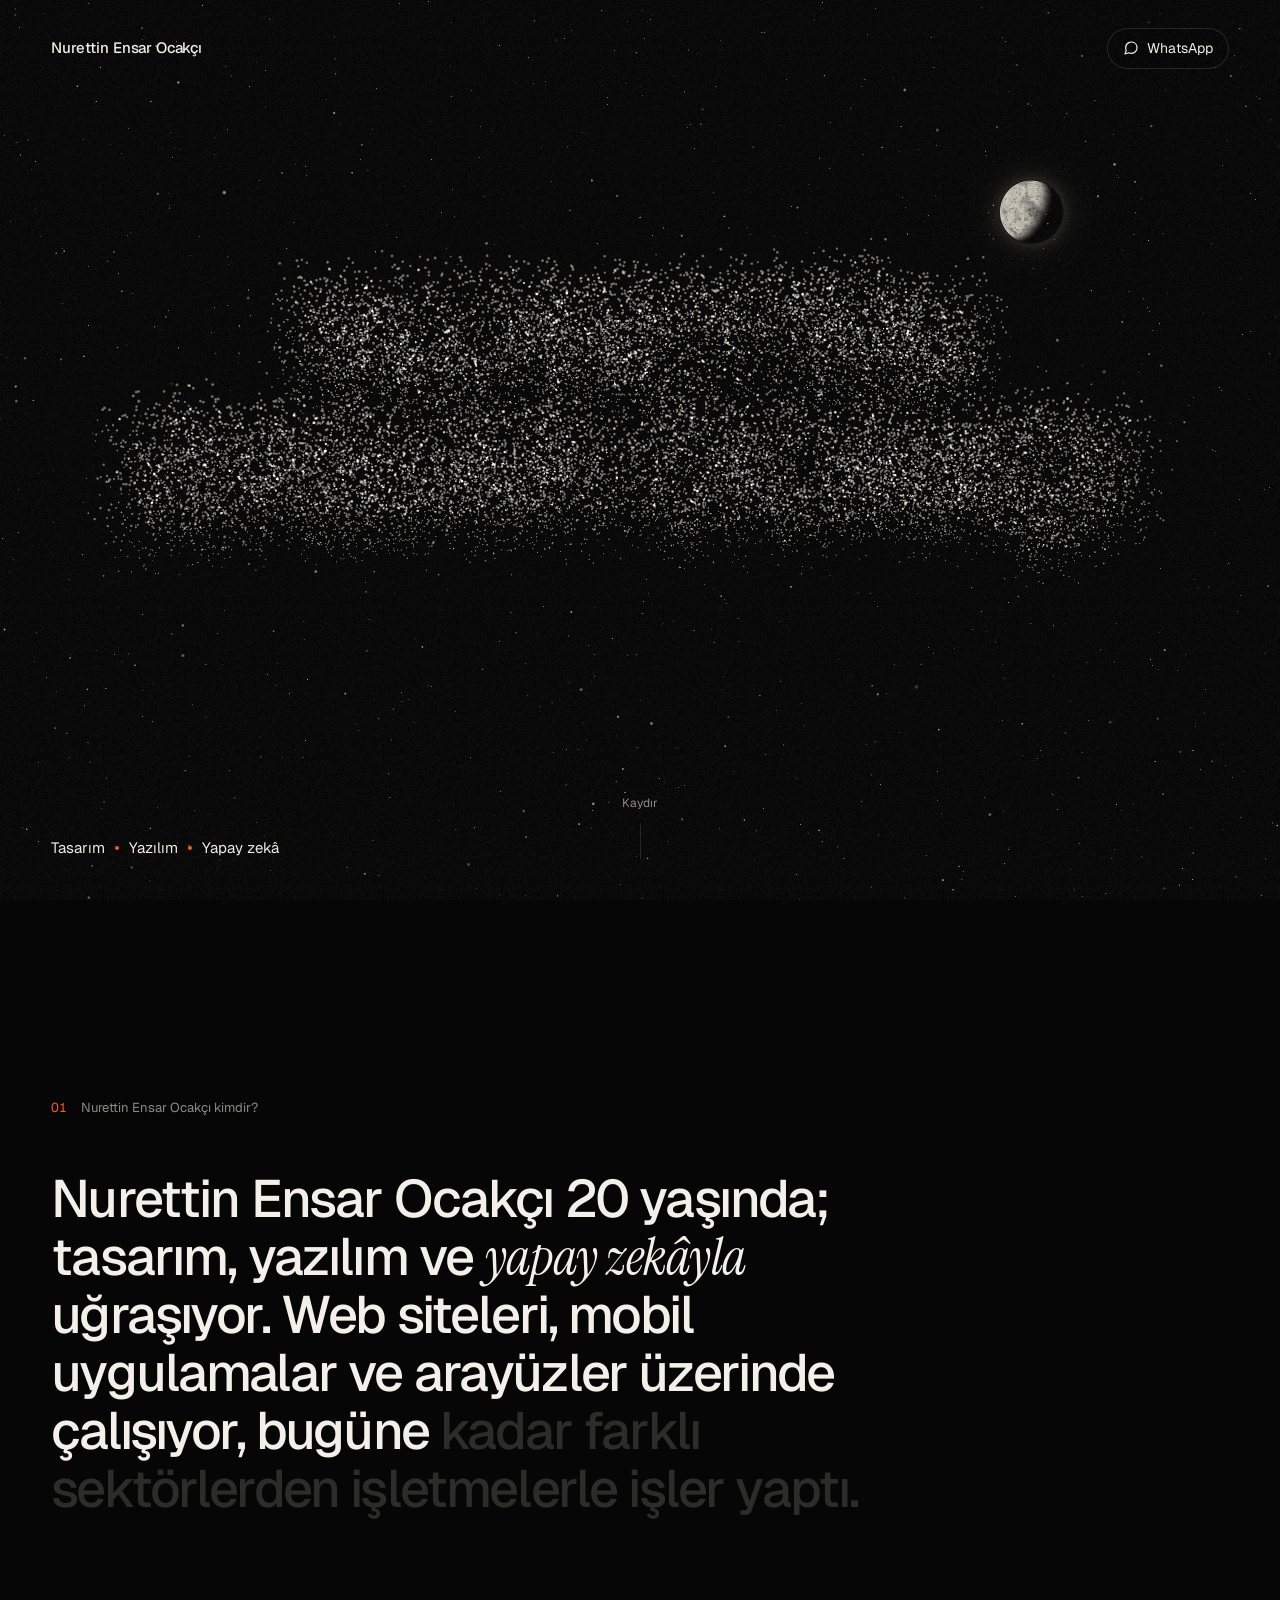
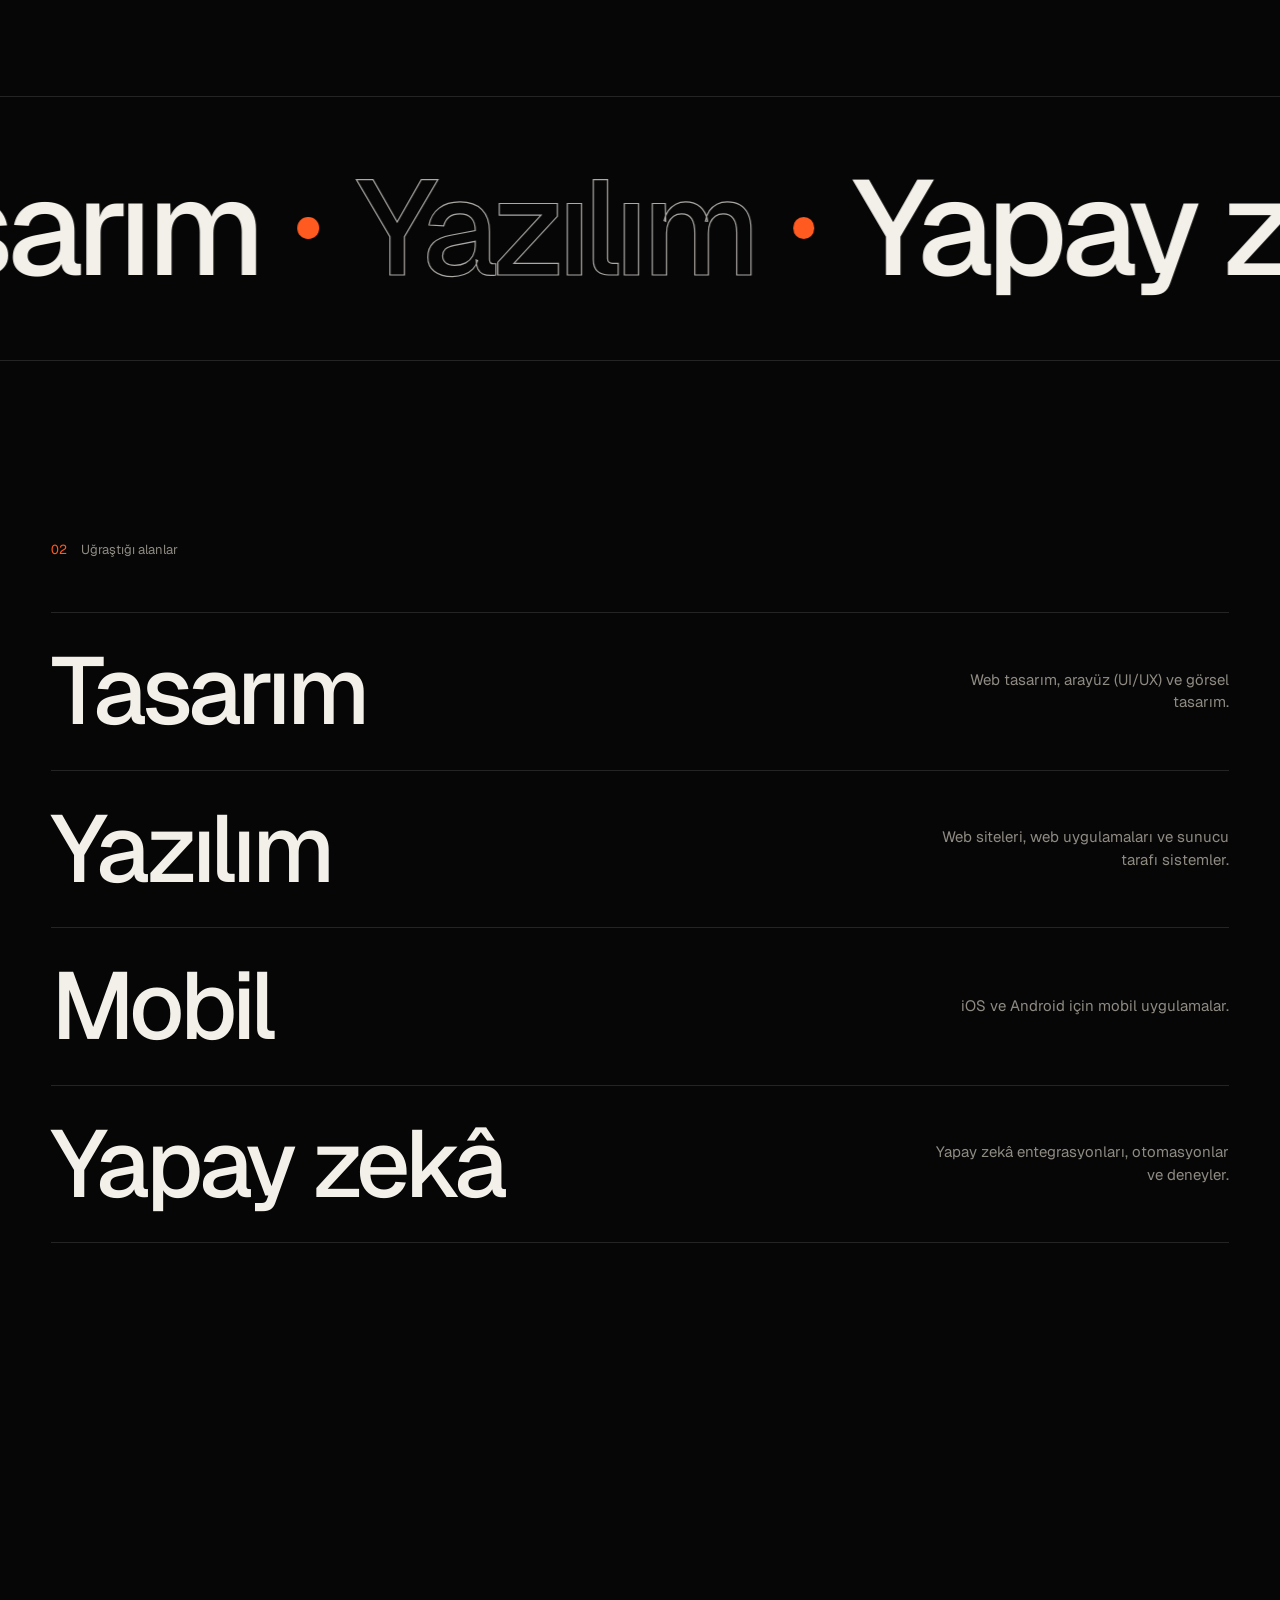
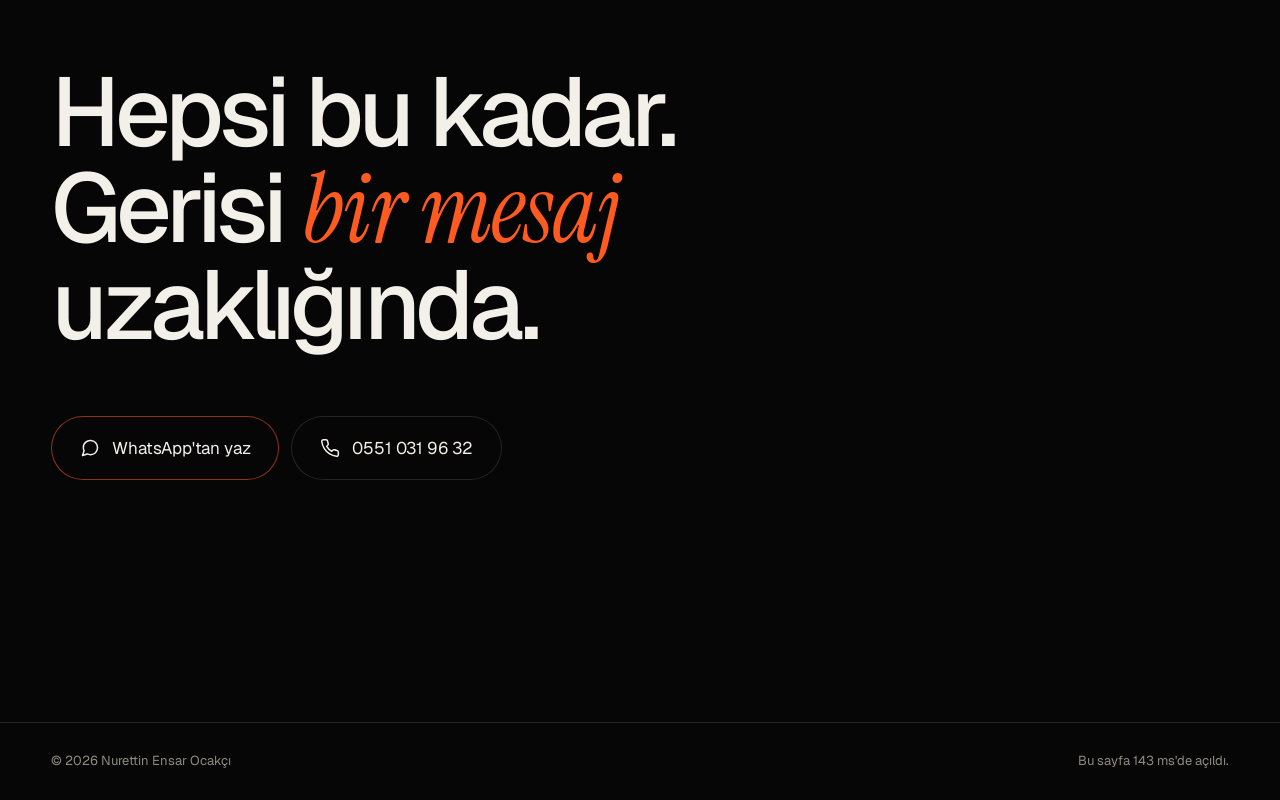
==== public/index.html @ 9078ff30 "Site Co-Authored-By: Claude Opus 5.5 <noreply@anthropic.com>" ====
<!doctype html>
<html lang="tr">
<head>
<meta charset="utf-8">
<meta name="viewport" content="width=device-width, initial-scale=1, viewport-fit=cover">
<title>Nurettin Ensar Ocakçı | Tasarım, Yazılım ve Yapay Zekâ</title>
<meta name="description" content="Nurettin Ensar Ocakçı kimdir? 20 yaşında; web tasarım, yazılım, mobil uygulama ve yapay zekâ üzerine çalışıyor. WhatsApp ve telefonla ulaşabilirsiniz.">
<meta name="robots" content="index, follow, max-image-preview:large">
<link rel="canonical" href="https://ensarocakci.com/">
<meta name="theme-color" content="#060606">
<meta name="author" content="Nurettin Ensar Ocakçı">
<meta property="og:type" content="profile">
<meta property="og:site_name" content="Nurettin Ensar Ocakçı">
<meta property="og:title" content="Nurettin Ensar Ocakçı">
<meta property="og:description" content="Tasarım, yazılım ve yapay zekâ.">
<meta property="og:url" content="https://ensarocakci.com/">
<meta property="og:locale" content="tr_TR">
<meta property="og:image" content="https://ensarocakci.com/og.jpg">
<meta property="og:image:width" content="1200">
<meta property="og:image:height" content="630">
<meta property="og:image:alt" content="Parçacıklardan oluşan Nurettin Ensar Ocakçı yazısı">
<meta property="profile:first_name" content="Nurettin Ensar">
<meta property="profile:last_name" content="Ocakçı">
<meta name="twitter:card" content="summary_large_image">
<link rel="icon" href="/favicon.ico" sizes="48x48">
<link rel="icon" href="/favicon.svg" type="image/svg+xml">
<link rel="apple-touch-icon" href="/apple-touch-icon.png">

<link rel="preconnect" href="https://fonts.googleapis.com">
<link rel="preconnect" href="https://fonts.gstatic.com" crossorigin>
<link id="fonts" rel="stylesheet" href="https://fonts.googleapis.com/css2?family=Geist:wght@400..600&family=Instrument+Serif:ital@1&display=swap" media="print" onload="this.media='all'">
<noscript><link rel="stylesheet" href="https://fonts.googleapis.com/css2?family=Geist:wght@400..600&family=Instrument+Serif:ital@1&display=swap"></noscript>

<!-- sameAs: GitHub, LinkedIn, Instagram gibi profil linkleri açıldıkça Person içine eklenecek -->
<script type="application/ld+json">
{
  "@context": "https://schema.org",
  "@graph": [
    {
      "@type": "WebSite",
      "@id": "https://ensarocakci.com/#site",
      "url": "https://ensarocakci.com/",
      "name": "Nurettin Ensar Ocakçı",
      "alternateName": ["Ensar Ocakçı", "ensarocakci.com"],
      "inLanguage": "tr-TR",
      "publisher": { "@id": "https://ensarocakci.com/#ensar" }
    },
    {
      "@type": "ProfilePage",
      "url": "https://ensarocakci.com/",
      "name": "Nurettin Ensar Ocakçı",
      "inLanguage": "tr-TR",
      "isPartOf": { "@id": "https://ensarocakci.com/#site" },
      "mainEntity": { "@id": "https://ensarocakci.com/#ensar" }
    },
    {
      "@type": "Person",
      "@id": "https://ensarocakci.com/#ensar",
      "name": "Nurettin Ensar Ocakçı",
      "givenName": "Nurettin Ensar",
      "familyName": "Ocakçı",
      "alternateName": ["Ensar Ocakçı", "Nurettin Ensar Ocakci", "Ensar Ocakci"],
      "url": "https://ensarocakci.com/",
      "image": "https://ensarocakci.com/og.jpg",
      "telephone": "+90 551 031 96 32",
      "description": "Tasarım, yazılım ve yapay zekâ ile uğraşıyor; web siteleri, mobil uygulamalar ve dijital arayüzler üzerinde çalışıyor.",
      "knowsAbout": ["Web tasarım", "Arayüz tasarımı", "Yazılım geliştirme", "Mobil uygulama geliştirme", "Yapay zekâ"]
    }
  ]
}
</script>

<style>
:root{
  --bg:#060606;--fg:#f3f0ea;--mute:#8f8b83;--line:rgba(243,240,234,.13);--accent:#ff5a1f;
  --pad:clamp(20px,4vw,56px);
  --sans:"Geist",ui-sans-serif,system-ui,-apple-system,"Segoe UI",sans-serif;
  --serif:"Instrument Serif",ui-serif,Georgia,serif;
  --ease:cubic-bezier(.2,.7,.2,1);
  color-scheme:dark;
}
*{box-sizing:border-box;margin:0;padding:0}
html{-webkit-text-size-adjust:100%}
body{background:var(--bg);color:var(--fg);font:16px/1.6 var(--sans);-webkit-font-smoothing:antialiased;overflow-x:hidden}
body::after{content:"";position:fixed;inset:0;pointer-events:none;background-image:var(--noise,none);opacity:.035;z-index:50}
a{color:inherit;text-decoration:none}
em{font-family:var(--serif);font-style:italic;font-weight:400;letter-spacing:-.01em}
::selection{background:var(--accent);color:var(--bg)}
:focus-visible{outline:2px solid var(--accent);outline-offset:4px;border-radius:4px}
.sr{position:absolute;width:1px;height:1px;overflow:hidden;clip:rect(0 0 0 0);white-space:nowrap}

#gl{position:fixed;top:0;left:0;width:100%;height:100vh;height:100lvh;display:block;z-index:0;pointer-events:none}
main,footer{position:relative;z-index:1}

.nav{position:fixed;inset:0 0 auto;z-index:40;display:flex;justify-content:space-between;align-items:center;padding:calc(var(--pad)*.55) var(--pad)}
.nav::before{content:"";position:absolute;inset:0 0 -40px;z-index:-1;pointer-events:none;background:linear-gradient(var(--bg) 35%,rgba(6,6,6,0));opacity:min(1,calc(var(--sp,0)*3))}
.brand{font-size:15px;font-weight:500;letter-spacing:-.01em}
.nav-wa{display:inline-flex;align-items:center;gap:8px;font-size:14px;padding:8px 15px;border:1px solid var(--line);border-radius:999px;background:rgba(6,6,6,.55);transition:border-color .3s,color .3s}
.nav-wa:hover{border-color:var(--accent);color:var(--accent)}
.nav-wa svg{width:16px;height:16px}

.hero{position:relative;height:100vh;height:100svh;min-height:540px}
.hero h1{position:absolute;inset:0;display:grid;place-items:center;padding:0 var(--pad);text-align:center;font-size:clamp(56px,12vw,190px);font-weight:600;letter-spacing:-.045em;line-height:.9}
.js:not(.nogl) .hero h1{width:1px;height:1px;overflow:hidden;clip:rect(0 0 0 0);white-space:nowrap;inset:auto;padding:0}
.hero-meta{position:absolute;left:var(--pad);right:var(--pad);bottom:calc(var(--pad)*.8);display:flex;justify-content:space-between;align-items:flex-end;gap:16px 24px;font-size:14px;line-height:1.45;color:var(--mute);opacity:calc(1 - var(--sp,0)*2.6)}
.fields{display:flex;align-items:center;gap:10px;color:var(--fg);font-size:15px}
.fields i{width:4px;height:4px;border-radius:50%;background:var(--accent)}
.cue{position:absolute;left:50%;bottom:calc(var(--pad)*.8);transform:translateX(-50%);display:flex;flex-direction:column;align-items:center;gap:10px;font-size:12px;color:var(--mute);opacity:calc(1 - var(--sp,0)*4)}
.cue i{width:1px;height:36px;background:var(--line);position:relative;overflow:hidden}
.cue i::after{content:"";position:absolute;left:0;top:-40%;width:1px;height:40%;background:var(--fg);animation:cue 1.8s cubic-bezier(.6,0,.2,1) infinite}
@keyframes cue{to{top:100%}}
.js .nav,.js .hero-meta>*,.js .cue>*{animation:rise 1.2s var(--ease) 1.6s both}
@keyframes rise{from{opacity:0;transform:translateY(14px)}}

.label{display:flex;gap:14px;align-items:baseline;font-size:13px;font-weight:400;color:var(--mute);margin-bottom:clamp(28px,4vw,56px)}
.label span{color:var(--accent);font-variant-numeric:tabular-nums}

.who{padding:clamp(140px,22vh,240px) var(--pad) clamp(110px,14vw,200px)}
.lead{font-size:clamp(28px,4.1vw,64px);line-height:1.1;letter-spacing:-.035em;font-weight:500;max-width:25ch}
.lead .w{opacity:.16;transition:opacity .3s linear}

.marquee{overflow:hidden;padding:clamp(36px,5vw,72px) 0;border-block:1px solid var(--line);white-space:nowrap;user-select:none}
.track{display:inline-flex;align-items:center;gap:clamp(24px,3vw,52px);padding-right:clamp(24px,3vw,52px);will-change:transform;font-size:clamp(60px,10.5vw,170px);font-weight:500;letter-spacing:-.05em;line-height:1}
.track .o{color:transparent;-webkit-text-stroke:1.2px rgba(243,240,234,.7)}
.track i{flex:none;width:.16em;height:.16em;border-radius:50%;background:var(--accent)}

.areas{padding:clamp(110px,14vw,200px) var(--pad)}
.rows{list-style:none;border-top:1px solid var(--line)}
.rows li{display:flex;justify-content:space-between;align-items:center;gap:12px 32px;padding:clamp(22px,2.6vw,36px) 0;border-bottom:1px solid var(--line)}
.rows h3{font-size:clamp(44px,7.4vw,118px);font-weight:500;letter-spacing:-.05em;line-height:.95;transition:transform .7s var(--ease),color .35s}
.rows p{color:var(--mute);max-width:30ch;text-align:right;font-size:clamp(15px,1.15vw,17px);line-height:1.5}
@media (hover:hover){.rows li:hover h3{transform:translateX(18px);color:var(--accent)}}

.end{min-height:100vh;min-height:100svh;display:flex;flex-direction:column;justify-content:center;padding:clamp(110px,14vw,180px) var(--pad)}
.closing{font-size:clamp(46px,7.6vw,128px);line-height:.98;letter-spacing:-.05em;font-weight:500;max-width:12ch}
.closing em{color:var(--accent)}
.contact{display:flex;flex-wrap:wrap;gap:12px;margin-top:clamp(40px,5vw,64px)}
.btn{position:relative;isolation:isolate;overflow:hidden;display:inline-flex;align-items:center;gap:12px;height:64px;padding:0 28px;border-radius:999px;border:1px solid var(--line);background:rgba(6,6,6,.5);font-size:17px;letter-spacing:-.01em;transition:color .45s var(--ease),border-color .45s}
.btn::before{content:"";position:absolute;inset:0;z-index:-1;border-radius:inherit;background:var(--fg);transform:translateY(102%);transition:transform .55s var(--ease)}
.btn:hover{color:var(--bg);border-color:var(--fg)}
.btn:hover::before{transform:none}
.btn-wa{border-color:rgba(255,90,31,.55)}
.btn-wa::before{background:var(--accent)}
.btn-wa:hover{border-color:var(--accent)}
.btn svg{flex:none;width:20px;height:20px}

footer{display:flex;justify-content:space-between;gap:12px 24px;flex-wrap:wrap;padding:28px var(--pad) calc(28px + env(safe-area-inset-bottom));border-top:1px solid var(--line);font-size:13px;color:var(--mute);background:var(--bg)}

.js .fade{opacity:0;transform:translateY(32px);transition:opacity 1.2s var(--ease),transform 1.2s var(--ease);transition-delay:calc(var(--d,0)*90ms)}
.js .fade.in{opacity:1;transform:none}

@media (max-width:760px){
  .nav-wa span{display:none}
  .nav-wa{padding:9px}
  .hero-meta{flex-direction:column;align-items:flex-start}
  .cue{display:none}
  .rows li{flex-direction:column;align-items:flex-start}
  .rows p{text-align:left}
  .end{justify-content:flex-end}
  .contact{flex-direction:column}
  .btn{width:100%;justify-content:center}
}
@media (prefers-reduced-motion:reduce){
  *,*::before,*::after{animation:none!important;transition:none!important}
  .lead .w,.js .fade{opacity:1;transform:none}
}
</style>
<script>document.documentElement.classList.add('js')</script>
<script src="main.js" defer></script>
</head>
<body>

<canvas id="gl" aria-hidden="true"></canvas>

<header class="nav">
  <a href="#" class="brand">Nurettin Ensar Ocakçı</a>
  <a class="nav-wa" href="https://wa.me/905510319632" target="_blank" rel="noopener" aria-label="WhatsApp'tan yaz">
    <svg viewBox="0 0 24 24" fill="none" stroke="currentColor" stroke-width="1.8" stroke-linecap="round" stroke-linejoin="round" aria-hidden="true"><path d="M21 11.5a8.38 8.38 0 0 1-.9 3.8 8.5 8.5 0 0 1-7.6 4.7 8.38 8.38 0 0 1-3.8-.9L3 21l1.9-5.7a8.38 8.38 0 0 1-.9-3.8 8.5 8.5 0 0 1 4.7-7.6 8.38 8.38 0 0 1 3.8-.9h.5a8.48 8.48 0 0 1 8 8v.5z"/></svg>
    <span>WhatsApp</span>
  </a>
</header>

<main>
  <section class="hero" aria-label="Giriş">
    <h1>Nurettin Ensar Ocakçı</h1>
    <div class="hero-meta">
      <p class="fields">Tasarım <i></i> Yazılım <i></i> Yapay zekâ</p>
    </div>
    <div class="cue" aria-hidden="true"><span>Kaydır</span><i></i></div>
  </section>

  <section class="who" id="kimdir">
    <h2 class="label"><span>01</span>Nurettin Ensar Ocakçı kimdir?</h2>
    <p class="lead reveal">Nurettin Ensar Ocakçı 20 yaşında; tasarım, yazılım ve <em>yapay zekâyla</em> uğraşıyor. Web siteleri, mobil uygulamalar ve arayüzler üzerinde çalışıyor, bugüne kadar farklı sektörlerden işletmelerle işler yaptı.</p>
  </section>

  <div class="marquee" aria-hidden="true">
    <div class="track">
      <span>Tasarım</span><i></i><span class="o">Yazılım</span><i></i><span>Yapay zekâ</span><i></i><span class="o">Mobil</span><i></i>
      <span>Tasarım</span><i></i><span class="o">Yazılım</span><i></i><span>Yapay zekâ</span><i></i><span class="o">Mobil</span><i></i>
    </div>
  </div>

  <section class="areas" id="alanlar">
    <h2 class="label fade"><span>02</span>Uğraştığı alanlar</h2>
    <ul class="rows">
      <li class="fade"><h3>Tasarım</h3><p>Web tasarım, arayüz (UI/UX) ve görsel tasarım.</p></li>
      <li class="fade" style="--d:1"><h3>Yazılım</h3><p>Web siteleri, web uygulamaları ve sunucu tarafı sistemler.</p></li>
      <li class="fade" style="--d:2"><h3>Mobil</h3><p>iOS ve Android için mobil uygulamalar.</p></li>
      <li class="fade" style="--d:3"><h3>Yapay zekâ</h3><p>Yapay zekâ entegrasyonları, otomasyonlar ve deneyler.</p></li>
    </ul>
  </section>

  <section class="end" id="iletisim">
    <h2 class="sr">İletişim</h2>
    <p class="closing fade">Hepsi bu kadar. Gerisi <em>bir mesaj</em> uzaklığında.</p>
    <div class="contact fade" style="--d:2">
      <a class="btn btn-wa" href="https://wa.me/905510319632" target="_blank" rel="noopener">
        <svg viewBox="0 0 24 24" fill="none" stroke="currentColor" stroke-width="1.8" stroke-linecap="round" stroke-linejoin="round" aria-hidden="true"><path d="M21 11.5a8.38 8.38 0 0 1-.9 3.8 8.5 8.5 0 0 1-7.6 4.7 8.38 8.38 0 0 1-3.8-.9L3 21l1.9-5.7a8.38 8.38 0 0 1-.9-3.8 8.5 8.5 0 0 1 4.7-7.6 8.38 8.38 0 0 1 3.8-.9h.5a8.48 8.48 0 0 1 8 8v.5z"/></svg>
        WhatsApp'tan yaz
      </a>
      <a class="btn" href="tel:+905510319632">
        <svg viewBox="0 0 24 24" fill="none" stroke="currentColor" stroke-width="1.8" stroke-linecap="round" stroke-linejoin="round" aria-hidden="true"><path d="M22 16.92v3a2 2 0 0 1-2.18 2 19.79 19.79 0 0 1-8.63-3.07 19.5 19.5 0 0 1-6-6 19.79 19.79 0 0 1-3.07-8.67A2 2 0 0 1 4.11 2h3a2 2 0 0 1 2 1.72 12.84 12.84 0 0 0 .7 2.81 2 2 0 0 1-.45 2.11L8.09 9.91a16 16 0 0 0 6 6l1.27-1.27a2 2 0 0 1 2.11-.45 12.84 12.84 0 0 0 2.81.7A2 2 0 0 1 22 16.92z"/></svg>
        0551 031 96 32
      </a>
    </div>
  </section>
</main>

<footer>
  <span>© <span data-year>2026</span> Nurettin Ensar Ocakçı</span>
  <span data-loadtime></span>
</footer>

</body>
</html>
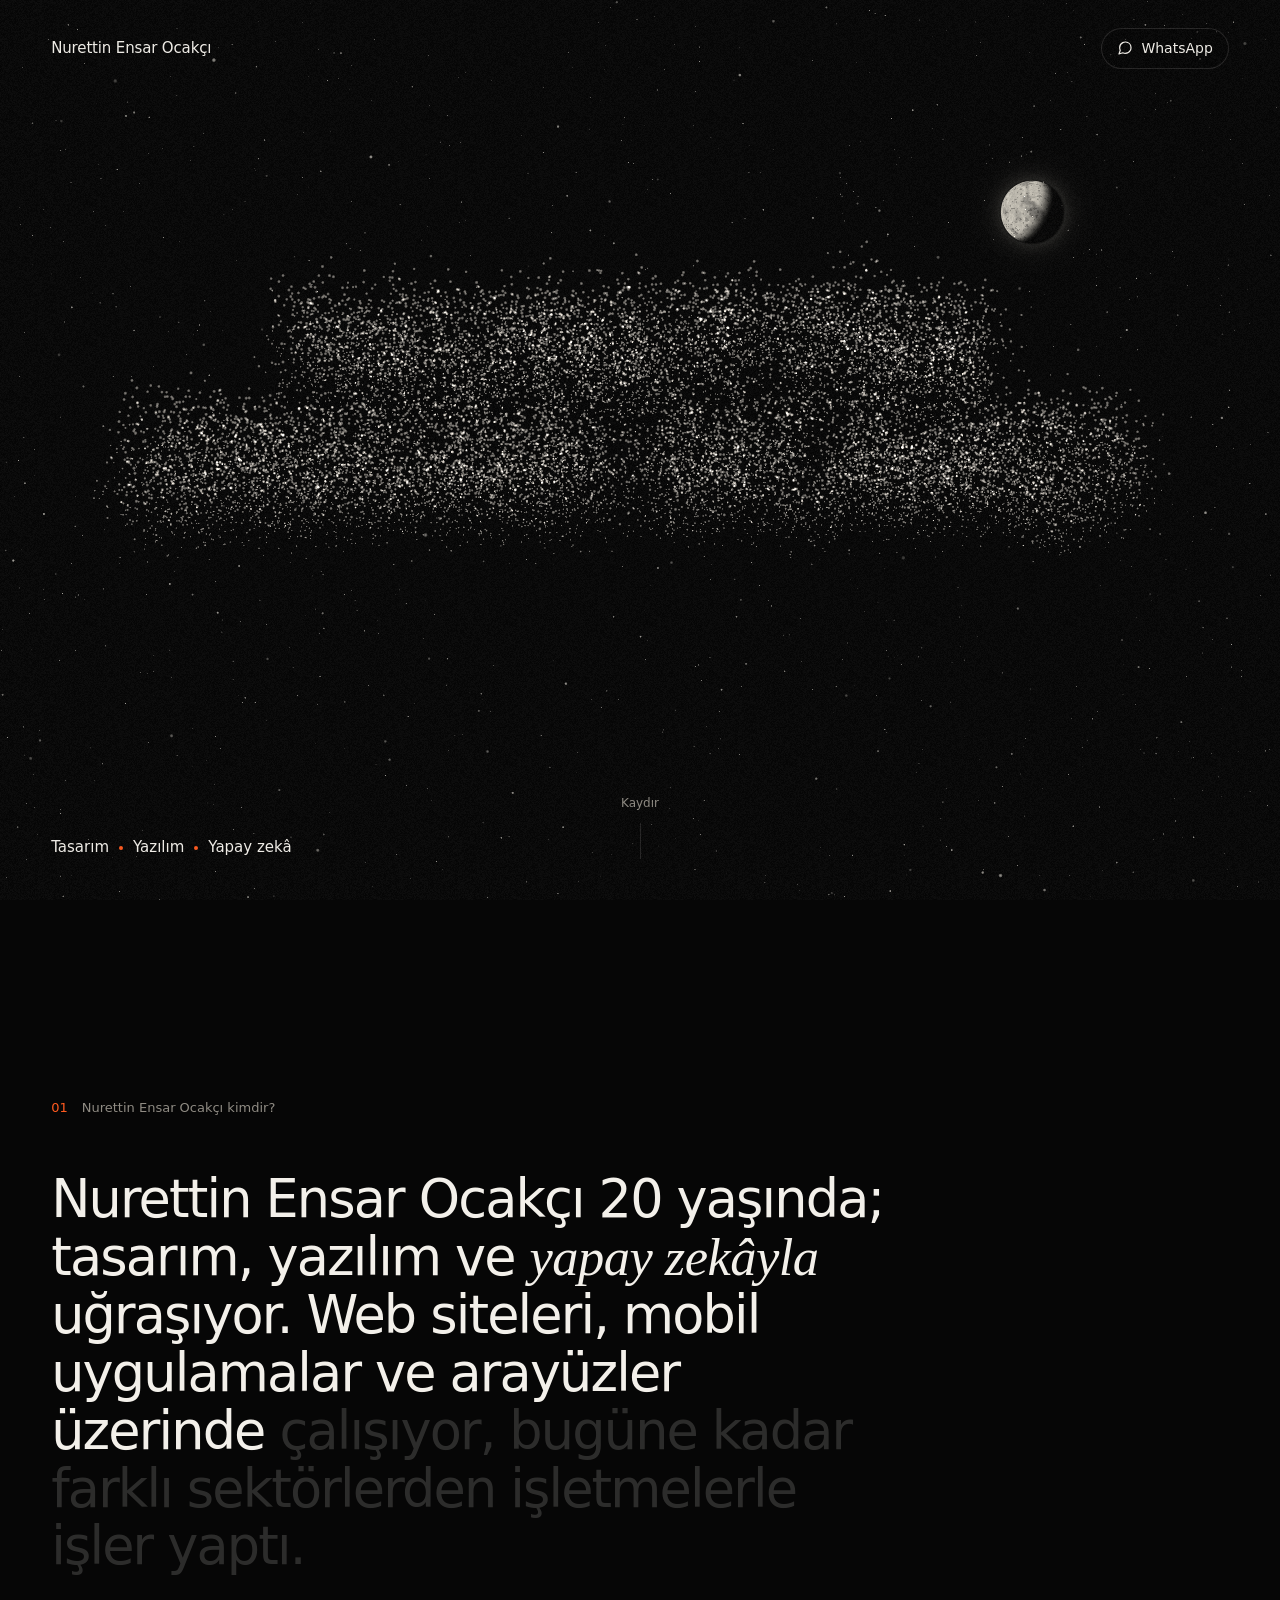
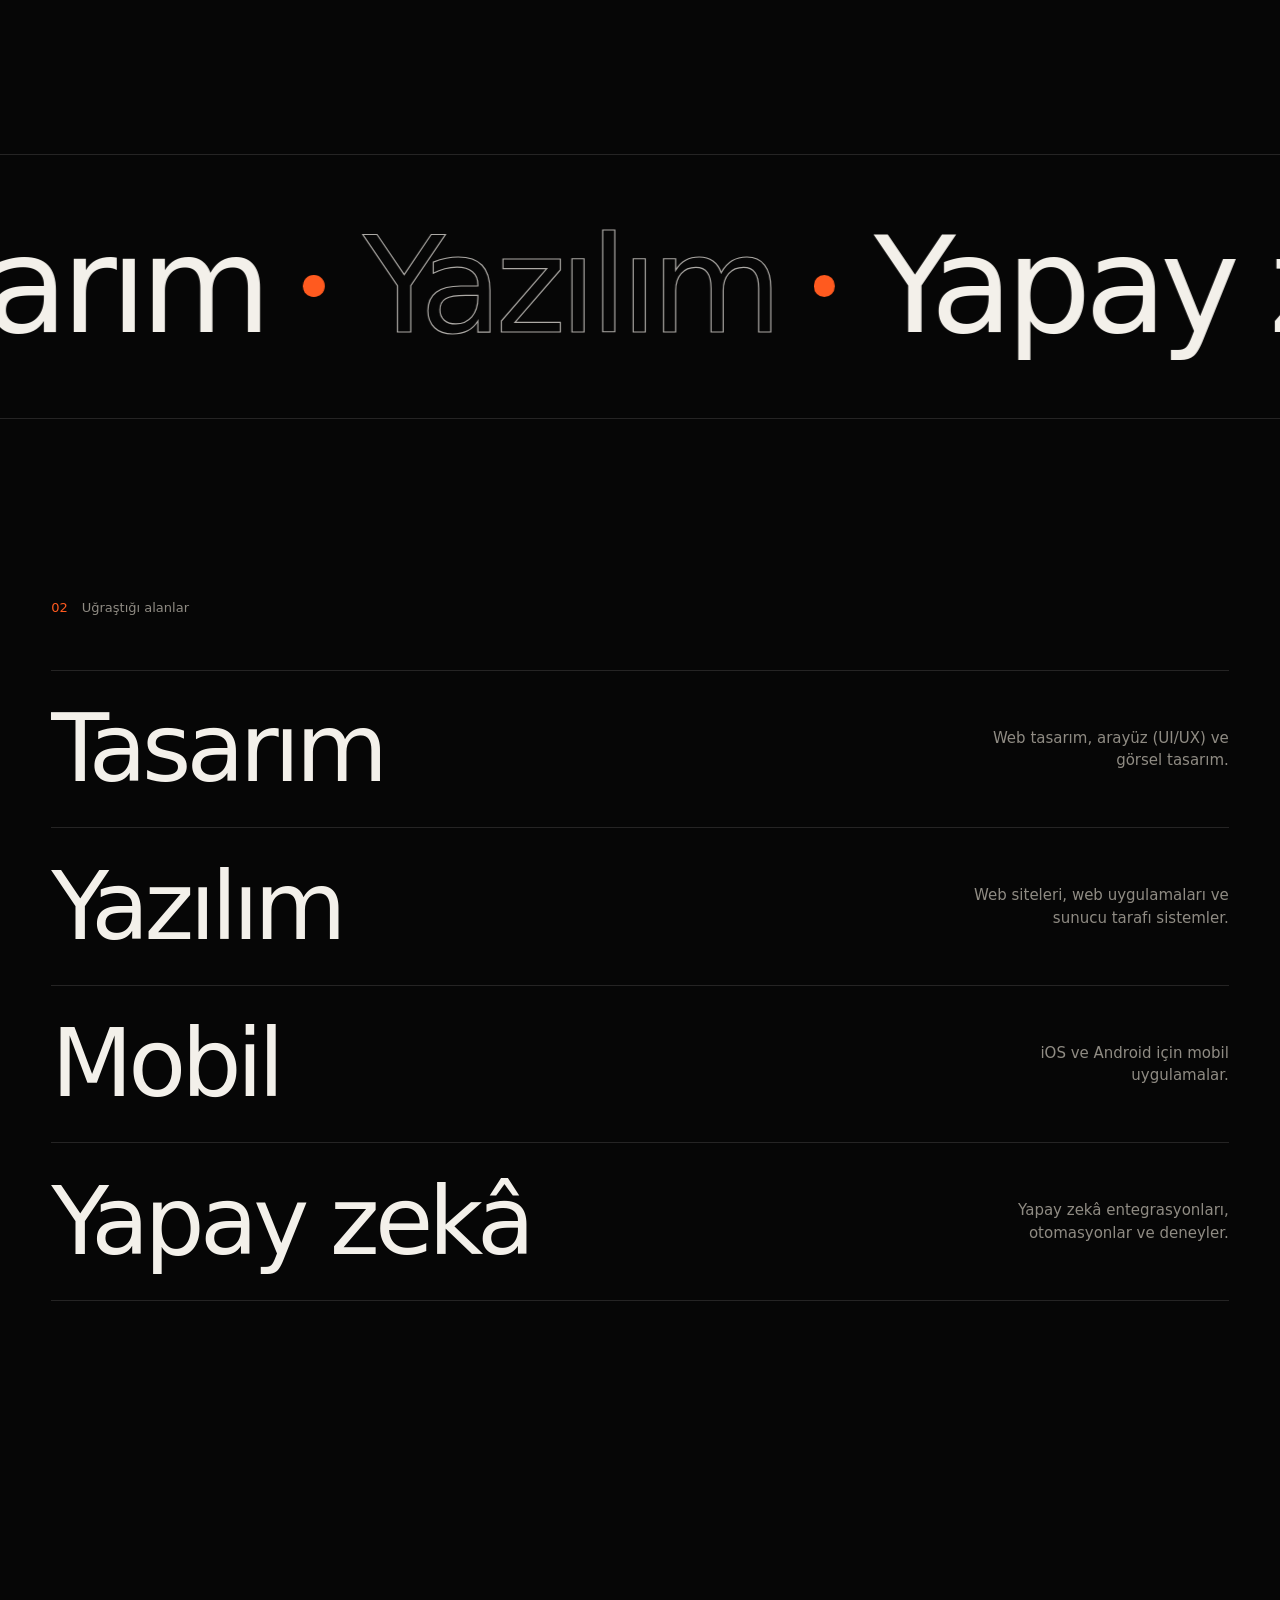
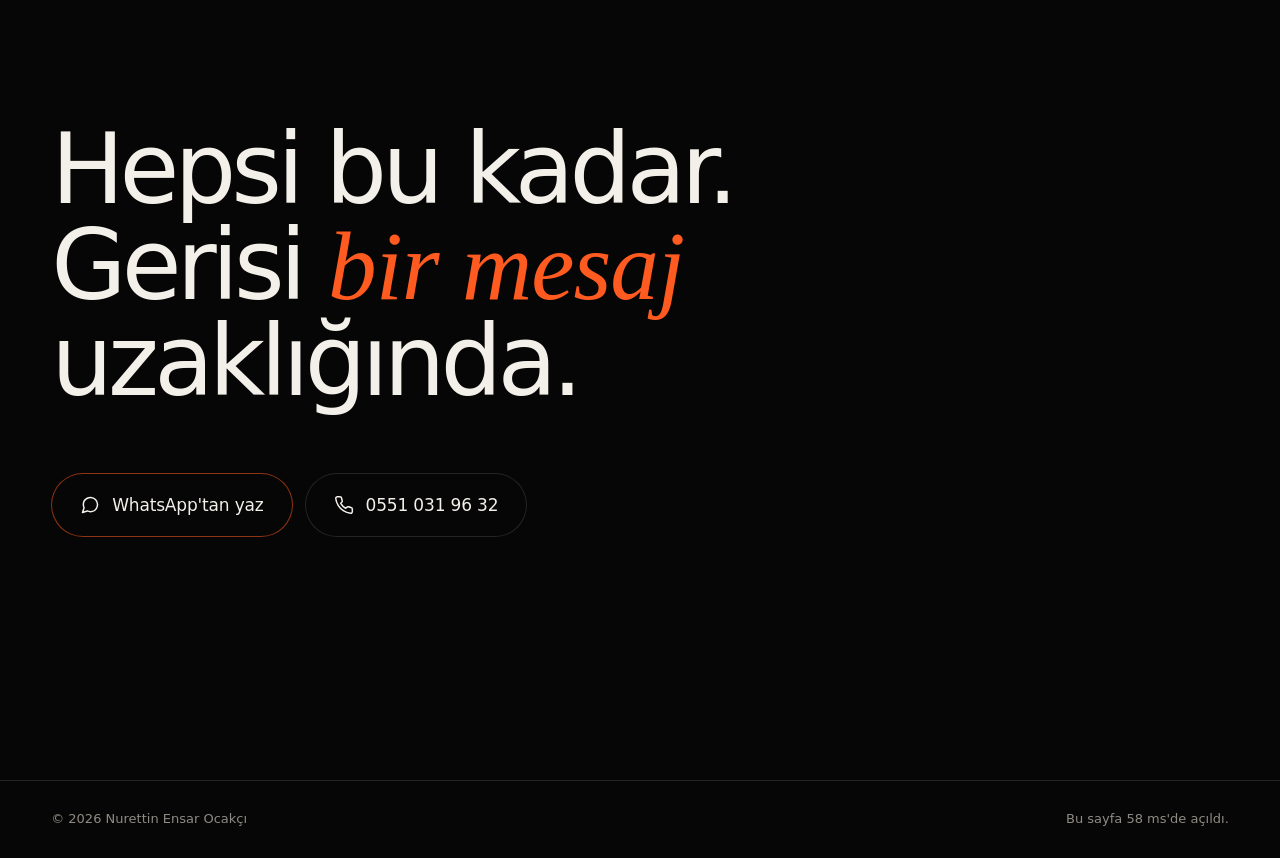
==== commit 1b7d30bd: "Yazı tiplerini siteye göm Google Fonts yerine Geist ve Instrument Serif dosyaları (latin, latin-ext)" ====
--- a/public/index.html
+++ b/public/index.html
@@ -26,10 +26,7 @@
 <link rel="icon" href="/favicon.svg" type="image/svg+xml">
 <link rel="apple-touch-icon" href="/apple-touch-icon.png">
 
-<link rel="preconnect" href="https://fonts.googleapis.com">
-<link rel="preconnect" href="https://fonts.gstatic.com" crossorigin>
-<link id="fonts" rel="stylesheet" href="https://fonts.googleapis.com/css2?family=Geist:wght@400..600&family=Instrument+Serif:ital@1&display=swap" media="print" onload="this.media='all'">
-<noscript><link rel="stylesheet" href="https://fonts.googleapis.com/css2?family=Geist:wght@400..600&family=Instrument+Serif:ital@1&display=swap"></noscript>
+<link rel="preload" href="/fonts/geist-latin.woff2" as="font" type="font/woff2" crossorigin>
 
 <!-- sameAs: GitHub, LinkedIn, Instagram gibi profil linkleri açıldıkça Person içine eklenecek -->
 <script type="application/ld+json">
@@ -71,6 +68,10 @@
 </script>
 
 <style>
+@font-face{font-family:"Geist";font-style:normal;font-weight:400 600;font-display:swap;src:url(/fonts/geist-latin-ext.woff2) format("woff2");unicode-range:U+0100-02BA, U+02BD-02C5, U+02C7-02CC, U+02CE-02D7, U+02DD-02FF, U+0304, U+0308, U+0329, U+1D00-1DBF, U+1E00-1E9F, U+1EF2-1EFF, U+2020, U+20A0-20AB, U+20AD-20C4, U+2113, U+2C60-2C7F, U+A720-A7FF}
+@font-face{font-family:"Geist";font-style:normal;font-weight:400 600;font-display:swap;src:url(/fonts/geist-latin.woff2) format("woff2");unicode-range:U+0000-00FF, U+0131, U+0152-0153, U+02BB-02BC, U+02C6, U+02DA, U+02DC, U+0304, U+0308, U+0329, U+2000-206F, U+20AC, U+2122, U+2191, U+2193, U+2212, U+2215, U+FEFF, U+FFFD}
+@font-face{font-family:"Instrument Serif";font-style:italic;font-weight:400;font-display:swap;src:url(/fonts/instrument-serif-italic-latin-ext.woff2) format("woff2");unicode-range:U+0100-02BA, U+02BD-02C5, U+02C7-02CC, U+02CE-02D7, U+02DD-02FF, U+0304, U+0308, U+0329, U+1D00-1DBF, U+1E00-1E9F, U+1EF2-1EFF, U+2020, U+20A0-20AB, U+20AD-20C4, U+2113, U+2C60-2C7F, U+A720-A7FF}
+@font-face{font-family:"Instrument Serif";font-style:italic;font-weight:400;font-display:swap;src:url(/fonts/instrument-serif-italic-latin.woff2) format("woff2");unicode-range:U+0000-00FF, U+0131, U+0152-0153, U+02BB-02BC, U+02C6, U+02DA, U+02DC, U+0304, U+0308, U+0329, U+2000-206F, U+20AC, U+2122, U+2191, U+2193, U+2212, U+2215, U+FEFF, U+FFFD}
 :root{
   --bg:#060606;--fg:#f3f0ea;--mute:#8f8b83;--line:rgba(243,240,234,.13);--accent:#ff5a1f;
   --pad:clamp(20px,4vw,56px);
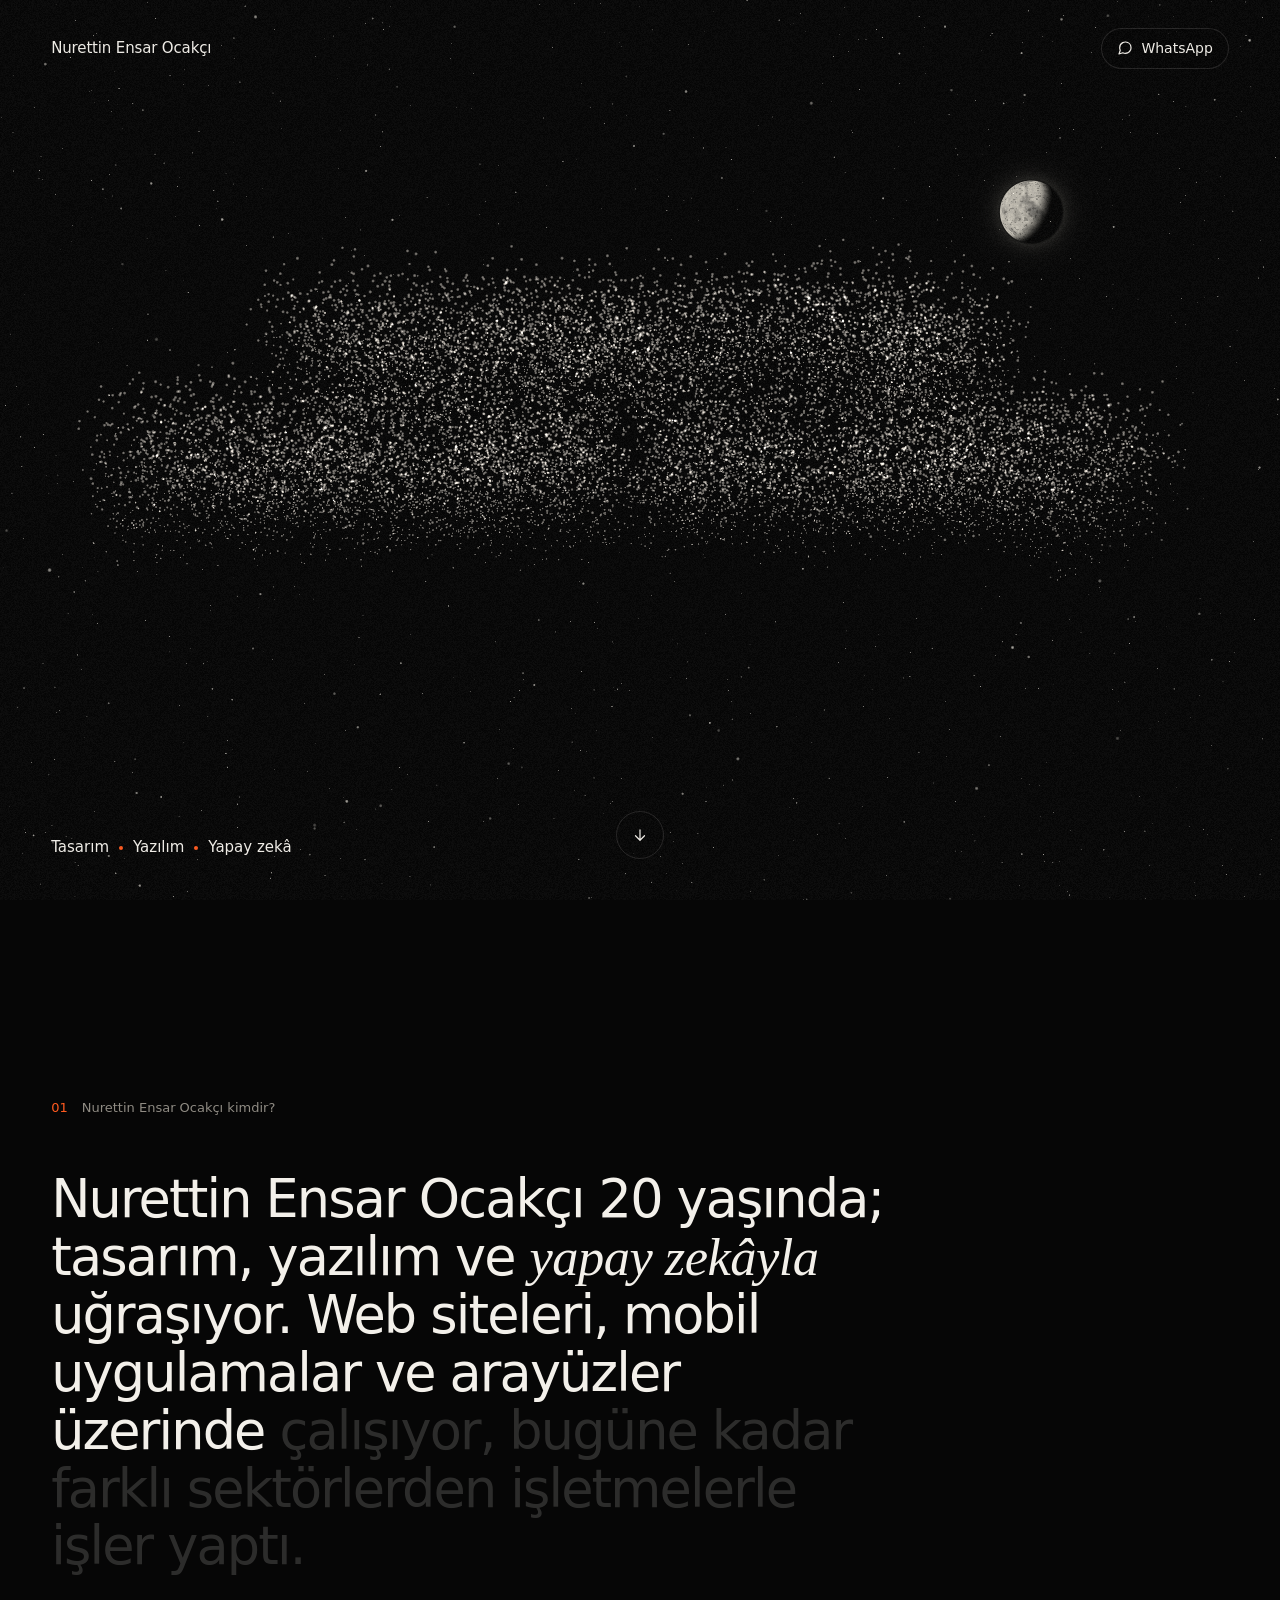
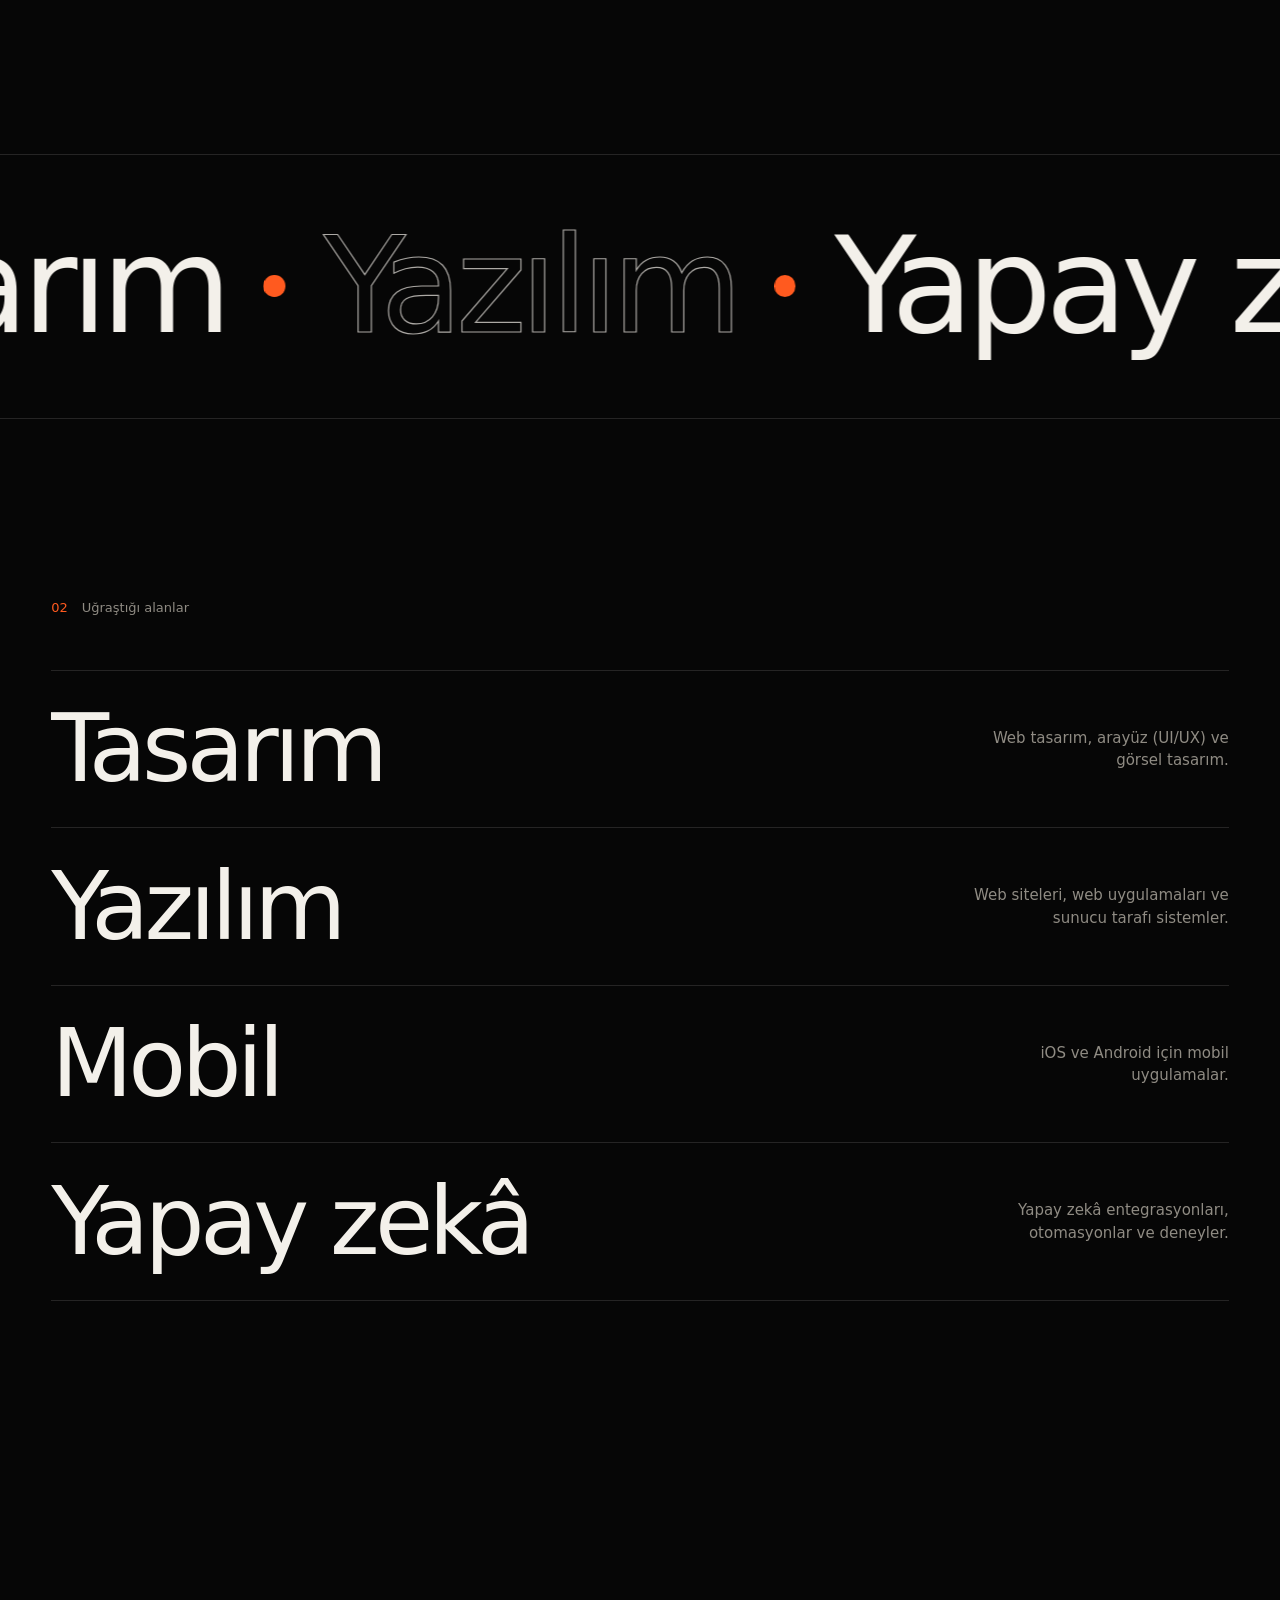
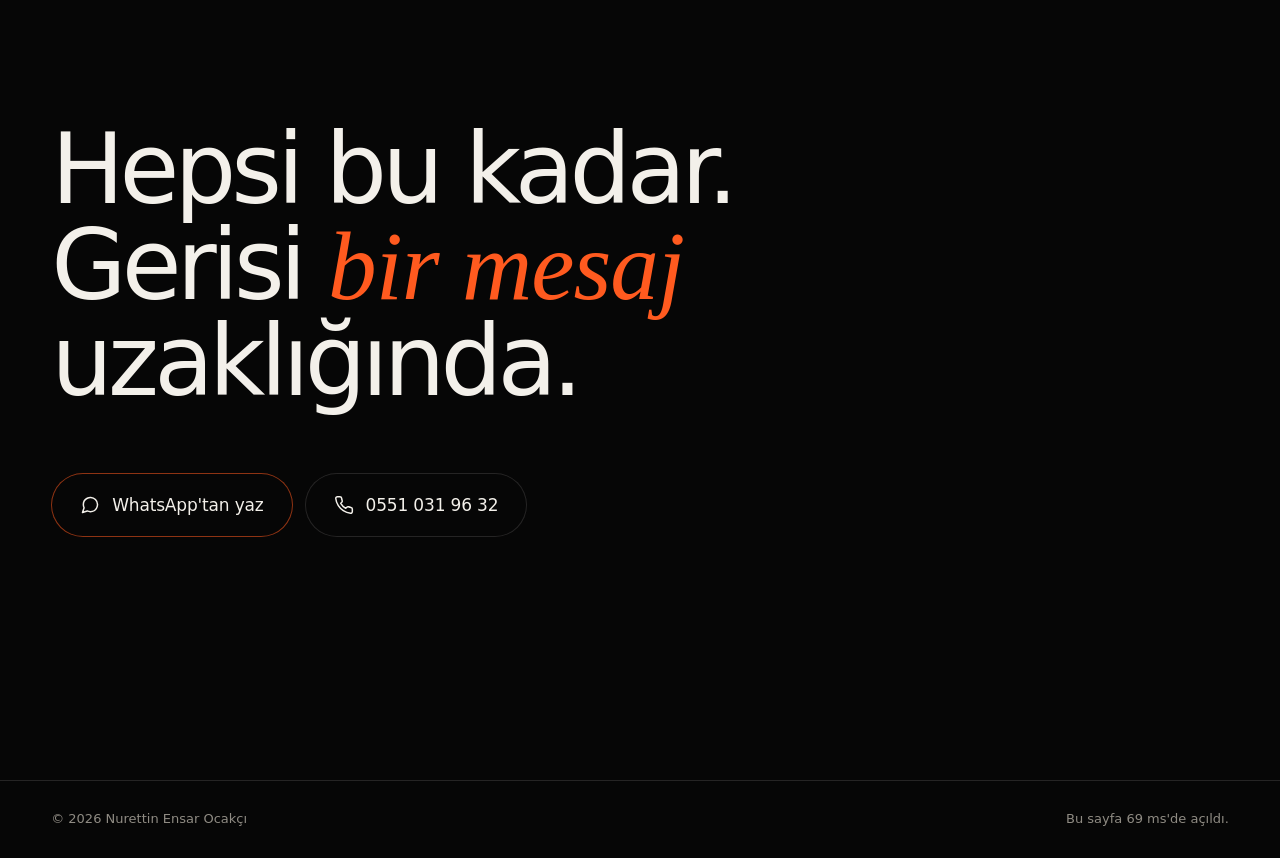
==== commit 21cafbc1: "Kaydır yazısı yerine ok butonu Hero altındaki ipucu, tıklanınca kimdir bölümüne yumuşak kaydıran ani" ====
--- a/public/index.html
+++ b/public/index.html
@@ -81,7 +81,7 @@
   color-scheme:dark;
 }
 *{box-sizing:border-box;margin:0;padding:0}
-html{-webkit-text-size-adjust:100%}
+html{-webkit-text-size-adjust:100%;scroll-behavior:smooth}
 body{background:var(--bg);color:var(--fg);font:16px/1.6 var(--sans);-webkit-font-smoothing:antialiased;overflow-x:hidden}
 body::after{content:"";position:fixed;inset:0;pointer-events:none;background-image:var(--noise,none);opacity:.035;z-index:50}
 a{color:inherit;text-decoration:none}
@@ -106,10 +106,11 @@
 .hero-meta{position:absolute;left:var(--pad);right:var(--pad);bottom:calc(var(--pad)*.8);display:flex;justify-content:space-between;align-items:flex-end;gap:16px 24px;font-size:14px;line-height:1.45;color:var(--mute);opacity:calc(1 - var(--sp,0)*2.6)}
 .fields{display:flex;align-items:center;gap:10px;color:var(--fg);font-size:15px}
 .fields i{width:4px;height:4px;border-radius:50%;background:var(--accent)}
-.cue{position:absolute;left:50%;bottom:calc(var(--pad)*.8);transform:translateX(-50%);display:flex;flex-direction:column;align-items:center;gap:10px;font-size:12px;color:var(--mute);opacity:calc(1 - var(--sp,0)*4)}
-.cue i{width:1px;height:36px;background:var(--line);position:relative;overflow:hidden}
-.cue i::after{content:"";position:absolute;left:0;top:-40%;width:1px;height:40%;background:var(--fg);animation:cue 1.8s cubic-bezier(.6,0,.2,1) infinite}
-@keyframes cue{to{top:100%}}
+.cue{position:absolute;left:50%;bottom:calc(var(--pad)*.8);transform:translateX(-50%);color:var(--fg);opacity:calc(1 - var(--sp,0)*4)}
+.cue span{display:grid;place-items:center;width:48px;height:48px;border:1px solid var(--line);border-radius:50%;transition:border-color .3s}
+.cue:hover span{border-color:var(--fg)}
+.cue svg{width:18px;height:18px;animation:cue 2.2s ease-in-out infinite}
+@keyframes cue{0%,100%{transform:translateY(-3px)}50%{transform:translateY(4px)}}
 .js .nav,.js .hero-meta>*,.js .cue>*{animation:rise 1.2s var(--ease) 1.6s both}
 @keyframes rise{from{opacity:0;transform:translateY(14px)}}
 
@@ -154,7 +155,7 @@
   .nav-wa span{display:none}
   .nav-wa{padding:9px}
   .hero-meta{flex-direction:column;align-items:flex-start}
-  .cue{display:none}
+  .cue{left:auto;right:var(--pad);transform:none}
   .rows li{flex-direction:column;align-items:flex-start}
   .rows p{text-align:left}
   .end{justify-content:flex-end}
@@ -162,6 +163,7 @@
   .btn{width:100%;justify-content:center}
 }
 @media (prefers-reduced-motion:reduce){
+  html{scroll-behavior:auto}
   *,*::before,*::after{animation:none!important;transition:none!important}
   .lead .w,.js .fade{opacity:1;transform:none}
 }
@@ -187,7 +189,7 @@
     <div class="hero-meta">
       <p class="fields">Tasarım <i></i> Yazılım <i></i> Yapay zekâ</p>
     </div>
-    <div class="cue" aria-hidden="true"><span>Kaydır</span><i></i></div>
+    <a class="cue" href="#kimdir" aria-label="Aşağı kaydır"><span><svg viewBox="0 0 24 24" fill="none" stroke="currentColor" stroke-width="1.6" stroke-linecap="round" stroke-linejoin="round" aria-hidden="true"><path d="M12 5v14M6 13l6 6 6-6"/></svg></span></a>
   </section>
 
   <section class="who" id="kimdir">
